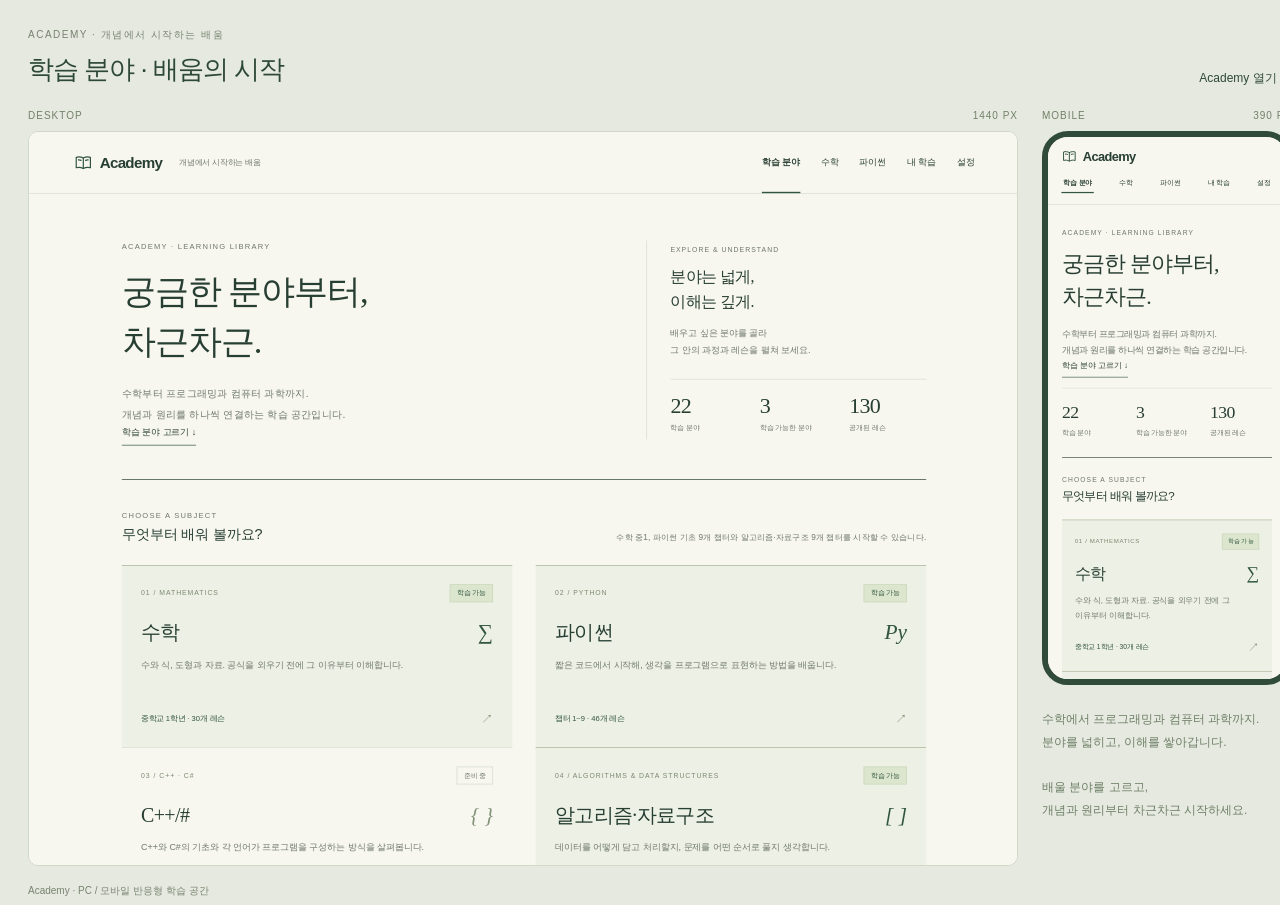
==== preview.html @ 4570ba54 "fix: show standard English algorithm names with Korean glosses" ====
<!doctype html><html lang="ko"><head><meta charset="utf-8"><meta name="viewport" content="width=device-width,initial-scale=1"><title>Academy · PC와 모바일 화면</title><style>*{box-sizing:border-box}body{margin:0;background:#e6e9e0;font-family:Arial,'Noto Sans KR',sans-serif;color:#2d4936}.board{width:1320px;padding:24px 28px;height:905px}.top{display:flex;justify-content:space-between;align-items:end;margin-bottom:23px}.top small{font-size:10px;letter-spacing:1.5px;color:#778470}.top h1{font-size:26px;font-weight:500;letter-spacing:-1px;margin:10px 0 0}.top a{font-size:12px;color:inherit;text-decoration:none}.screens{display:flex;gap:24px}.label{font-size:10px;letter-spacing:1px;display:flex;justify-content:space-between;color:#718268;margin-bottom:10px}.desktop{width:990px;height:735px;overflow:hidden;border:1px solid #d1d9c9;border-radius:10px;background:#f7f6ef}.desktop iframe{width:1440px;height:1070px;border:0;transform:scale(.6875);transform-origin:top left}.mobile{width:250px;height:554px;border:6px solid #304b39;overflow:hidden;border-radius:26px;background:#f7f6ef}.mobile iframe{width:390px;height:888px;border:0;transform:scale(.6102564);transform-origin:top left}.note{font-size:12px;line-height:1.9;width:250px;color:#6e8067;margin-top:23px}.caption{font-size:10px;color:#778470;padding-top:18px}</style><script src="subjects.js?v=0.1.0-algorithms-ch06-ch09-1"></script><script src="python-content.js?v=0.1.0-python-ch07-ch09-1"></script><script src="algorithms-content.js?v=0.1.0-algorithms-names-1"></script></head><body><main class="board"><div class="top"><div><small>ACADEMY · 개념에서 시작하는 배움</small><h1 id="title">학습 분야 · 배움의 시작</h1></div><a href="index.html" id="open-page">Academy 열기 ↗</a></div><div class="screens"><div><div class="label"><span>DESKTOP</span><span>1440 PX</span></div><div class="desktop"><iframe id="desktop" title="PC 화면"></iframe></div></div><div><div class="label"><span>MOBILE</span><span>390 PX</span></div><div class="mobile"><iframe id="mobile" title="모바일 화면"></iframe></div><p class="note" id="preview-note">수학에서 프로그래밍과 컴퓨터 과학까지.<br>분야를 넓히고, 이해를 쌓아갑니다.<br><br>배울 분야를 고르고,<br>개념과 원리부터 차근차근 시작하세요.</p></div></div><div class="caption">Academy · PC / 모바일 반응형 학습 공간</div></main><script>
const q = new URLSearchParams(location.search);
const lessonId = q.get('lesson');
const page = q.get('page') || 'home';
const subject = q.get('subject');
const validSlug = value => typeof value === 'string' && /^[a-z][a-z0-9-]*$/.test(value);
const subjects = Object.fromEntries(window.ACADEMY_SUBJECTS.map(subject => [subject.id, subject.title]));
const pyCourses = window.PYTHON_COURSES;
const pyCourse = pyCourses.find(course => course.lessons.some(lesson => lesson.id === lessonId)) || pyCourses.find(course => course.slug === q.get('chapter')) || pyCourses[0];
const pyPath = '/python/' + pyCourse.slug;
const algoCourses = window.ALGORITHMS_COURSES;
const algoCourse = algoCourses.find(course => course.lessons.some(lesson => lesson.id === lessonId)) || algoCourses.find(course => course.slug === q.get('chapter')) || algoCourses[0];
const algoPath = '/algorithms/' + algoCourse.slug;
const paths = {'algorithms-chapter':algoPath,'algorithms-review':algoPath+'/review','python-chapter':pyPath,'python-review':pyPath+'/review',home:'/',math:'/subjects/math',chapter:'/math/middle-1',review:'/math/middle-1/review',progress:'/progress'};
const titles = {'algorithms-chapter':'알고리즘·자료구조 · 챕터 '+algoCourse.number+' 목차','algorithms-review':'알고리즘·자료구조 · 챕터 '+algoCourse.number+' 복습','python-chapter':'파이썬 · 챕터 '+pyCourse.number+' 목차','python-review':'파이썬 · 챕터 '+pyCourse.number+' 복습',home:'학습 분야 · 배움의 시작',math:'수학 · 개념으로 이어지는 교과서',chapter:'중학 1학년 · 전체 목차',review:'수학 챕터 복습 · 개념을 다시 연결하기',progress:'내 학습 · 이해를 쌓는 기록'};
let route = paths[page] || '/';
let title = titles[page] || 'Academy · 학습 분야';
if (validSlug(lessonId)) {
  route = (lessonId.startsWith('algorithms-') ? algoPath+'/lesson/' : lessonId.startsWith('python-') ? pyPath+'/lesson/' : '/math/middle-1/lesson/') + lessonId;
  title = lessonId.startsWith('algorithms-') ? '알고리즘·자료구조 · '+algoCourse.title : lessonId.startsWith('python-') ? '파이썬 챕터 '+pyCourse.number+' · '+pyCourse.title : '수학 개념 레슨 · 이유부터 이해하기';
} else if (validSlug(subject)) {
  route = '/subjects/' + subject;
  title = (subjects[subject] || subject) + ' · 학습 분야';
} else if (Object.hasOwn(subjects,page)) {
  route = '/subjects/' + page;
  title = subjects[page] + ' · 학습 분야';
}
for (const frame of document.querySelectorAll('iframe')) frame.src = 'index.html#' + route;
document.querySelector('#title').textContent = title;
document.querySelector('#open-page').href = 'index.html#' + route;
if (route.startsWith('/math/') || route === '/subjects/math') {
  document.querySelector('#preview-note').innerHTML = '수학 · 중학 1학년 전체를 한 챕터로.<br>8개 단원 · 30개 레슨<br>레슨별 예제 5개 · 챕터 복습 10개<br><br>원리를 읽고, 그림으로 이해하고,<br>간단한 문제로 확인합니다.';
}
if(route.startsWith('/python/'))document.querySelector('#preview-note').textContent=pyCourse.title+' · '+pyCourse.lessons.length+'개 레슨 · 예제 '+pyCourse.lessons.reduce((sum, lesson)=>sum+lesson.examples.length,0)+'개 · 복습 '+pyCourse.review.length+'개. 코드와 예상 출력을 읽고, 작은 원리부터 이해합니다.';
if(route==='/subjects/python')document.querySelector('#preview-note').textContent='파이썬 기초 · '+pyCourses.length+'개 챕터 · '+pyCourses.reduce((sum, course)=>sum+course.lessons.length,0)+'개 레슨. 코드를 직접 작성하고 실행하며 원리를 이해합니다.';
if(route.startsWith('/algorithms/'))document.querySelector('#preview-note').textContent=algoCourse.title+' · '+algoCourse.lessons.length+'개 레슨 · 예제 '+algoCourse.lessons.reduce((sum, lesson)=>sum+lesson.examples.length,0)+'개 · 복습 '+algoCourse.review.length+'개. '+algoCourse.description;
if(route==='/subjects/algorithms')document.querySelector('#preview-note').textContent='알고리즘·자료구조 · '+algoCourses.length+'개 챕터 · '+algoCourses.reduce((sum, course)=>sum+course.lessons.length,0)+'개 레슨. 명세와 비용, 자료구조·트리·그래프·문제 해결 전략을 실제 데이터 처리로 연결합니다.';
</script></body></html>
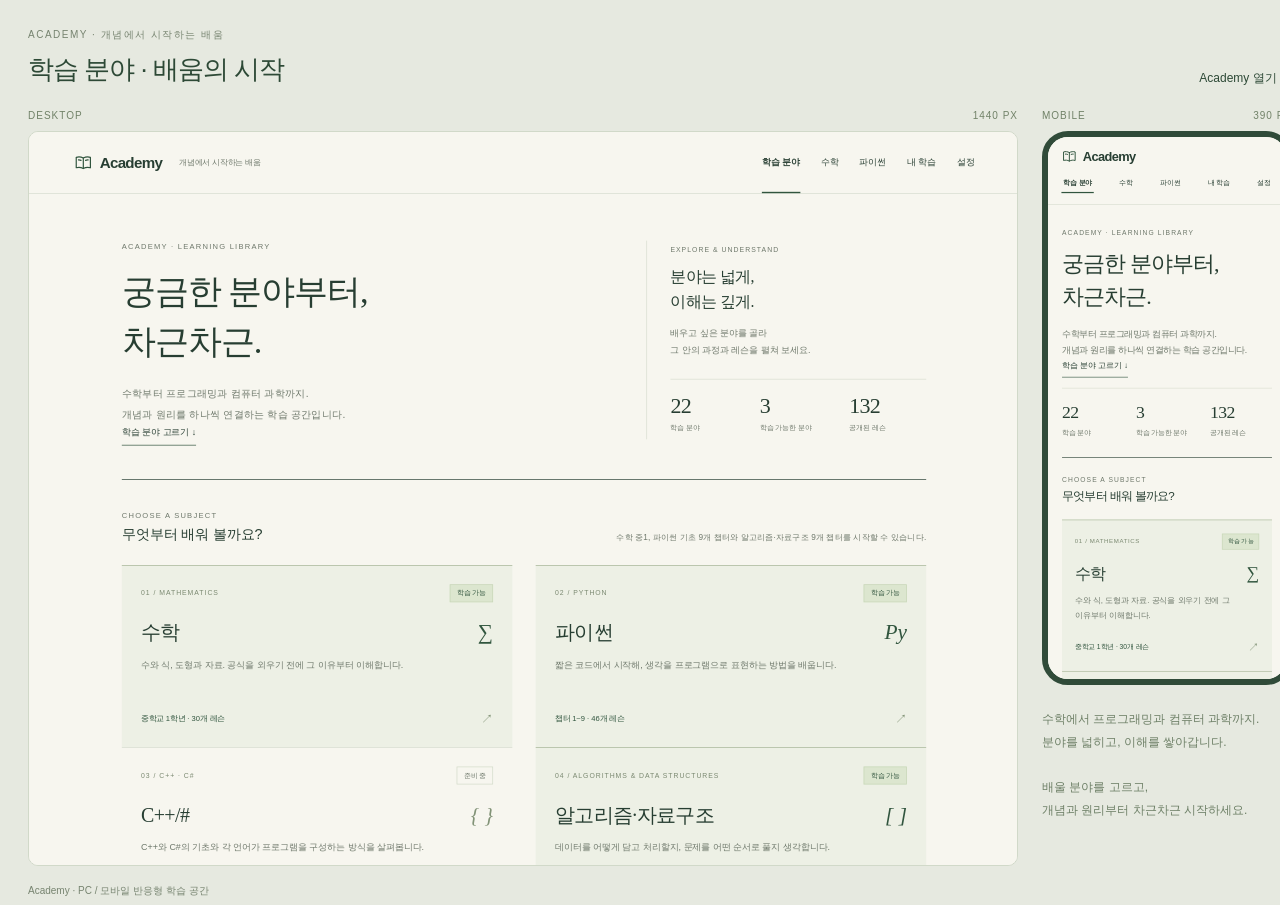
==== commit 18a0f99a: "feat: add gradual algorithm practice and state-model lessons" ====
--- a/preview.html
+++ b/preview.html
@@ -1,4 +1,4 @@
-<!doctype html><html lang="ko"><head><meta charset="utf-8"><meta name="viewport" content="width=device-width,initial-scale=1"><title>Academy · PC와 모바일 화면</title><style>*{box-sizing:border-box}body{margin:0;background:#e6e9e0;font-family:Arial,'Noto Sans KR',sans-serif;color:#2d4936}.board{width:1320px;padding:24px 28px;height:905px}.top{display:flex;justify-content:space-between;align-items:end;margin-bottom:23px}.top small{font-size:10px;letter-spacing:1.5px;color:#778470}.top h1{font-size:26px;font-weight:500;letter-spacing:-1px;margin:10px 0 0}.top a{font-size:12px;color:inherit;text-decoration:none}.screens{display:flex;gap:24px}.label{font-size:10px;letter-spacing:1px;display:flex;justify-content:space-between;color:#718268;margin-bottom:10px}.desktop{width:990px;height:735px;overflow:hidden;border:1px solid #d1d9c9;border-radius:10px;background:#f7f6ef}.desktop iframe{width:1440px;height:1070px;border:0;transform:scale(.6875);transform-origin:top left}.mobile{width:250px;height:554px;border:6px solid #304b39;overflow:hidden;border-radius:26px;background:#f7f6ef}.mobile iframe{width:390px;height:888px;border:0;transform:scale(.6102564);transform-origin:top left}.note{font-size:12px;line-height:1.9;width:250px;color:#6e8067;margin-top:23px}.caption{font-size:10px;color:#778470;padding-top:18px}</style><script src="subjects.js?v=0.1.0-algorithms-ch06-ch09-1"></script><script src="python-content.js?v=0.1.0-python-ch07-ch09-1"></script><script src="algorithms-content.js?v=0.1.0-algorithms-names-1"></script></head><body><main class="board"><div class="top"><div><small>ACADEMY · 개념에서 시작하는 배움</small><h1 id="title">학습 분야 · 배움의 시작</h1></div><a href="index.html" id="open-page">Academy 열기 ↗</a></div><div class="screens"><div><div class="label"><span>DESKTOP</span><span>1440 PX</span></div><div class="desktop"><iframe id="desktop" title="PC 화면"></iframe></div></div><div><div class="label"><span>MOBILE</span><span>390 PX</span></div><div class="mobile"><iframe id="mobile" title="모바일 화면"></iframe></div><p class="note" id="preview-note">수학에서 프로그래밍과 컴퓨터 과학까지.<br>분야를 넓히고, 이해를 쌓아갑니다.<br><br>배울 분야를 고르고,<br>개념과 원리부터 차근차근 시작하세요.</p></div></div><div class="caption">Academy · PC / 모바일 반응형 학습 공간</div></main><script>
+<!doctype html><html lang="ko"><head><meta charset="utf-8"><meta name="viewport" content="width=device-width,initial-scale=1"><title>Academy · PC와 모바일 화면</title><style>*{box-sizing:border-box}body{margin:0;background:#e6e9e0;font-family:Arial,'Noto Sans KR',sans-serif;color:#2d4936}.board{width:1320px;padding:24px 28px;height:905px}.top{display:flex;justify-content:space-between;align-items:end;margin-bottom:23px}.top small{font-size:10px;letter-spacing:1.5px;color:#778470}.top h1{font-size:26px;font-weight:500;letter-spacing:-1px;margin:10px 0 0}.top a{font-size:12px;color:inherit;text-decoration:none}.screens{display:flex;gap:24px}.label{font-size:10px;letter-spacing:1px;display:flex;justify-content:space-between;color:#718268;margin-bottom:10px}.desktop{width:990px;height:735px;overflow:hidden;border:1px solid #d1d9c9;border-radius:10px;background:#f7f6ef}.desktop iframe{width:1440px;height:1070px;border:0;transform:scale(.6875);transform-origin:top left}.mobile{width:250px;height:554px;border:6px solid #304b39;overflow:hidden;border-radius:26px;background:#f7f6ef}.mobile iframe{width:390px;height:888px;border:0;transform:scale(.6102564);transform-origin:top left}.note{font-size:12px;line-height:1.9;width:250px;color:#6e8067;margin-top:23px}.caption{font-size:10px;color:#778470;padding-top:18px}</style><script src="subjects.js?v=0.1.0-algorithms-progression-1"></script><script src="python-content.js?v=0.1.0-python-ch07-ch09-1"></script><script src="algorithms-content.js?v=0.1.0-algorithms-progression-1"></script></head><body><main class="board"><div class="top"><div><small>ACADEMY · 개념에서 시작하는 배움</small><h1 id="title">학습 분야 · 배움의 시작</h1></div><a href="index.html" id="open-page">Academy 열기 ↗</a></div><div class="screens"><div><div class="label"><span>DESKTOP</span><span>1440 PX</span></div><div class="desktop"><iframe id="desktop" title="PC 화면"></iframe></div></div><div><div class="label"><span>MOBILE</span><span>390 PX</span></div><div class="mobile"><iframe id="mobile" title="모바일 화면"></iframe></div><p class="note" id="preview-note">수학에서 프로그래밍과 컴퓨터 과학까지.<br>분야를 넓히고, 이해를 쌓아갑니다.<br><br>배울 분야를 고르고,<br>개념과 원리부터 차근차근 시작하세요.</p></div></div><div class="caption">Academy · PC / 모바일 반응형 학습 공간</div></main><script>
 const q = new URLSearchParams(location.search);
 const lessonId = q.get('lesson');
 const page = q.get('page') || 'home';
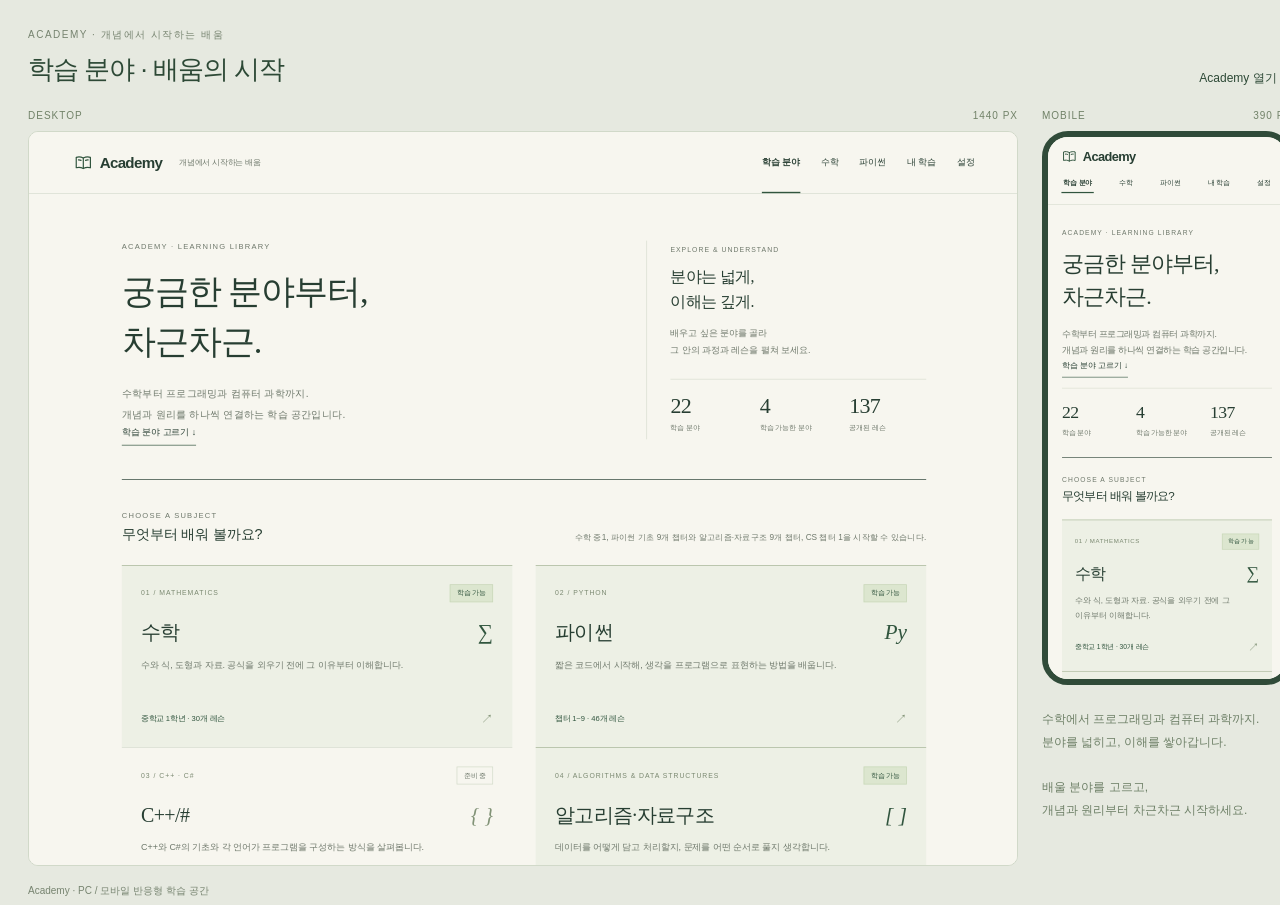
==== commit 14cafd79: "Add CS chapter 1 lessons and reading progress" ====
--- a/preview.html
+++ b/preview.html
@@ -1,4 +1,4 @@
-<!doctype html><html lang="ko"><head><meta charset="utf-8"><meta name="viewport" content="width=device-width,initial-scale=1"><title>Academy · PC와 모바일 화면</title><style>*{box-sizing:border-box}body{margin:0;background:#e6e9e0;font-family:Arial,'Noto Sans KR',sans-serif;color:#2d4936}.board{width:1320px;padding:24px 28px;height:905px}.top{display:flex;justify-content:space-between;align-items:end;margin-bottom:23px}.top small{font-size:10px;letter-spacing:1.5px;color:#778470}.top h1{font-size:26px;font-weight:500;letter-spacing:-1px;margin:10px 0 0}.top a{font-size:12px;color:inherit;text-decoration:none}.screens{display:flex;gap:24px}.label{font-size:10px;letter-spacing:1px;display:flex;justify-content:space-between;color:#718268;margin-bottom:10px}.desktop{width:990px;height:735px;overflow:hidden;border:1px solid #d1d9c9;border-radius:10px;background:#f7f6ef}.desktop iframe{width:1440px;height:1070px;border:0;transform:scale(.6875);transform-origin:top left}.mobile{width:250px;height:554px;border:6px solid #304b39;overflow:hidden;border-radius:26px;background:#f7f6ef}.mobile iframe{width:390px;height:888px;border:0;transform:scale(.6102564);transform-origin:top left}.note{font-size:12px;line-height:1.9;width:250px;color:#6e8067;margin-top:23px}.caption{font-size:10px;color:#778470;padding-top:18px}</style><script src="subjects.js?v=0.1.0-algorithms-progression-1"></script><script src="python-content.js?v=0.1.0-python-ch07-ch09-1"></script><script src="algorithms-content.js?v=0.1.0-algorithms-progression-1"></script></head><body><main class="board"><div class="top"><div><small>ACADEMY · 개념에서 시작하는 배움</small><h1 id="title">학습 분야 · 배움의 시작</h1></div><a href="index.html" id="open-page">Academy 열기 ↗</a></div><div class="screens"><div><div class="label"><span>DESKTOP</span><span>1440 PX</span></div><div class="desktop"><iframe id="desktop" title="PC 화면"></iframe></div></div><div><div class="label"><span>MOBILE</span><span>390 PX</span></div><div class="mobile"><iframe id="mobile" title="모바일 화면"></iframe></div><p class="note" id="preview-note">수학에서 프로그래밍과 컴퓨터 과학까지.<br>분야를 넓히고, 이해를 쌓아갑니다.<br><br>배울 분야를 고르고,<br>개념과 원리부터 차근차근 시작하세요.</p></div></div><div class="caption">Academy · PC / 모바일 반응형 학습 공간</div></main><script>
+<!doctype html><html lang="ko"><head><meta charset="utf-8"><meta name="viewport" content="width=device-width,initial-scale=1"><title>Academy · PC와 모바일 화면</title><style>*{box-sizing:border-box}body{margin:0;background:#e6e9e0;font-family:Arial,'Noto Sans KR',sans-serif;color:#2d4936}.board{width:1320px;padding:24px 28px;height:905px}.top{display:flex;justify-content:space-between;align-items:end;margin-bottom:23px}.top small{font-size:10px;letter-spacing:1.5px;color:#778470}.top h1{font-size:26px;font-weight:500;letter-spacing:-1px;margin:10px 0 0}.top a{font-size:12px;color:inherit;text-decoration:none}.screens{display:flex;gap:24px}.label{font-size:10px;letter-spacing:1px;display:flex;justify-content:space-between;color:#718268;margin-bottom:10px}.desktop{width:990px;height:735px;overflow:hidden;border:1px solid #d1d9c9;border-radius:10px;background:#f7f6ef}.desktop iframe{width:1440px;height:1070px;border:0;transform:scale(.6875);transform-origin:top left}.mobile{width:250px;height:554px;border:6px solid #304b39;overflow:hidden;border-radius:26px;background:#f7f6ef}.mobile iframe{width:390px;height:888px;border:0;transform:scale(.6102564);transform-origin:top left}.note{font-size:12px;line-height:1.9;width:250px;color:#6e8067;margin-top:23px}.caption{font-size:10px;color:#778470;padding-top:18px}</style><script src="subjects.js?v=0.1.0-cs-ch01-1"></script><script src="python-content.js?v=0.1.0-python-ch07-ch09-1"></script><script src="algorithms-content.js?v=0.1.0-algorithms-progression-1"></script><script src="cs-content.js?v=0.1.0-cs-ch01-1"></script></head><body><main class="board"><div class="top"><div><small>ACADEMY · 개념에서 시작하는 배움</small><h1 id="title">학습 분야 · 배움의 시작</h1></div><a href="index.html" id="open-page">Academy 열기 ↗</a></div><div class="screens"><div><div class="label"><span>DESKTOP</span><span>1440 PX</span></div><div class="desktop"><iframe id="desktop" title="PC 화면"></iframe></div></div><div><div class="label"><span>MOBILE</span><span>390 PX</span></div><div class="mobile"><iframe id="mobile" title="모바일 화면"></iframe></div><p class="note" id="preview-note">수학에서 프로그래밍과 컴퓨터 과학까지.<br>분야를 넓히고, 이해를 쌓아갑니다.<br><br>배울 분야를 고르고,<br>개념과 원리부터 차근차근 시작하세요.</p></div></div><div class="caption">Academy · PC / 모바일 반응형 학습 공간</div></main><script>
 const q = new URLSearchParams(location.search);
 const lessonId = q.get('lesson');
 const page = q.get('page') || 'home';
@@ -11,13 +11,16 @@
 const algoCourses = window.ALGORITHMS_COURSES;
 const algoCourse = algoCourses.find(course => course.lessons.some(lesson => lesson.id === lessonId)) || algoCourses.find(course => course.slug === q.get('chapter')) || algoCourses[0];
 const algoPath = '/algorithms/' + algoCourse.slug;
-const paths = {'algorithms-chapter':algoPath,'algorithms-review':algoPath+'/review','python-chapter':pyPath,'python-review':pyPath+'/review',home:'/',math:'/subjects/math',chapter:'/math/middle-1',review:'/math/middle-1/review',progress:'/progress'};
-const titles = {'algorithms-chapter':'알고리즘·자료구조 · 챕터 '+algoCourse.number+' 목차','algorithms-review':'알고리즘·자료구조 · 챕터 '+algoCourse.number+' 복습','python-chapter':'파이썬 · 챕터 '+pyCourse.number+' 목차','python-review':'파이썬 · 챕터 '+pyCourse.number+' 복습',home:'학습 분야 · 배움의 시작',math:'수학 · 개념으로 이어지는 교과서',chapter:'중학 1학년 · 전체 목차',review:'수학 챕터 복습 · 개념을 다시 연결하기',progress:'내 학습 · 이해를 쌓는 기록'};
+const csCourses = window.CS_COURSES;
+const csCourse = csCourses.find(course => course.lessons.some(lesson => lesson.id === lessonId)) || csCourses.find(course => course.slug === q.get('chapter')) || csCourses[0];
+const csPath = '/cs/' + csCourse.slug;
+const paths = {'cs-chapter':csPath,'cs-review':csPath+'/review','algorithms-chapter':algoPath,'algorithms-review':algoPath+'/review','python-chapter':pyPath,'python-review':pyPath+'/review',home:'/',math:'/subjects/math',chapter:'/math/middle-1',review:'/math/middle-1/review',progress:'/progress'};
+const titles = {'cs-chapter':'CS · 챕터 '+csCourse.number+' 목차','cs-review':'CS · 챕터 '+csCourse.number+' 복습','algorithms-chapter':'알고리즘·자료구조 · 챕터 '+algoCourse.number+' 목차','algorithms-review':'알고리즘·자료구조 · 챕터 '+algoCourse.number+' 복습','python-chapter':'파이썬 · 챕터 '+pyCourse.number+' 목차','python-review':'파이썬 · 챕터 '+pyCourse.number+' 복습',home:'학습 분야 · 배움의 시작',math:'수학 · 개념으로 이어지는 교과서',chapter:'중학 1학년 · 전체 목차',review:'수학 챕터 복습 · 개념을 다시 연결하기',progress:'내 학습 · 이해를 쌓는 기록'};
 let route = paths[page] || '/';
 let title = titles[page] || 'Academy · 학습 분야';
 if (validSlug(lessonId)) {
-  route = (lessonId.startsWith('algorithms-') ? algoPath+'/lesson/' : lessonId.startsWith('python-') ? pyPath+'/lesson/' : '/math/middle-1/lesson/') + lessonId;
-  title = lessonId.startsWith('algorithms-') ? '알고리즘·자료구조 · '+algoCourse.title : lessonId.startsWith('python-') ? '파이썬 챕터 '+pyCourse.number+' · '+pyCourse.title : '수학 개념 레슨 · 이유부터 이해하기';
+  route = (lessonId.startsWith('cs-') ? csPath+'/lesson/' : lessonId.startsWith('algorithms-') ? algoPath+'/lesson/' : lessonId.startsWith('python-') ? pyPath+'/lesson/' : '/math/middle-1/lesson/') + lessonId;
+  title = lessonId.startsWith('cs-') ? 'CS · '+csCourse.title : lessonId.startsWith('algorithms-') ? '알고리즘·자료구조 · '+algoCourse.title : lessonId.startsWith('python-') ? '파이썬 챕터 '+pyCourse.number+' · '+pyCourse.title : '수학 개념 레슨 · 이유부터 이해하기';
 } else if (validSlug(subject)) {
   route = '/subjects/' + subject;
   title = (subjects[subject] || subject) + ' · 학습 분야';
@@ -35,4 +38,5 @@
 if(route==='/subjects/python')document.querySelector('#preview-note').textContent='파이썬 기초 · '+pyCourses.length+'개 챕터 · '+pyCourses.reduce((sum, course)=>sum+course.lessons.length,0)+'개 레슨. 코드를 직접 작성하고 실행하며 원리를 이해합니다.';
 if(route.startsWith('/algorithms/'))document.querySelector('#preview-note').textContent=algoCourse.title+' · '+algoCourse.lessons.length+'개 레슨 · 예제 '+algoCourse.lessons.reduce((sum, lesson)=>sum+lesson.examples.length,0)+'개 · 복습 '+algoCourse.review.length+'개. '+algoCourse.description;
 if(route==='/subjects/algorithms')document.querySelector('#preview-note').textContent='알고리즘·자료구조 · '+algoCourses.length+'개 챕터 · '+algoCourses.reduce((sum, course)=>sum+course.lessons.length,0)+'개 레슨. 명세와 비용, 자료구조·트리·그래프·문제 해결 전략을 실제 데이터 처리로 연결합니다.';
+if(route.startsWith('/cs/') || route==='/subjects/cs')document.querySelector('#preview-note').textContent='CS · '+csCourse.title+' · '+csCourse.lessons.length+'개 레슨 · 예제 25개 · 복습 10개. 입력과 처리, 계층의 역할과 상태 변화를 작은 예로 연결합니다.';
 </script></body></html>
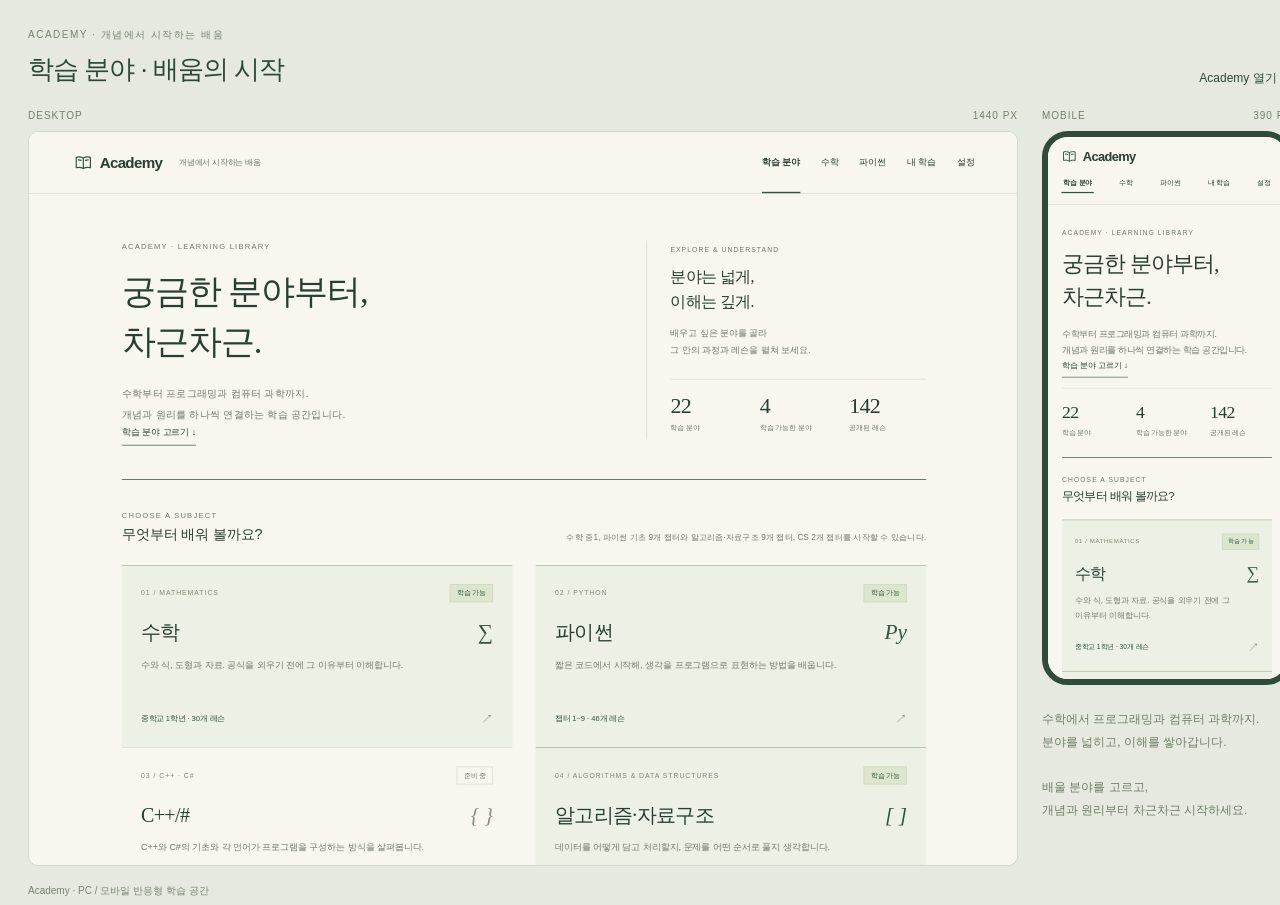
==== commit e4f96ab1: "Add CS chapter 2 with visual explanations and explicit practice guidance" ====
--- a/preview.html
+++ b/preview.html
@@ -1,4 +1,4 @@
-<!doctype html><html lang="ko"><head><meta charset="utf-8"><meta name="viewport" content="width=device-width,initial-scale=1"><title>Academy · PC와 모바일 화면</title><style>*{box-sizing:border-box}body{margin:0;background:#e6e9e0;font-family:Arial,'Noto Sans KR',sans-serif;color:#2d4936}.board{width:1320px;padding:24px 28px;height:905px}.top{display:flex;justify-content:space-between;align-items:end;margin-bottom:23px}.top small{font-size:10px;letter-spacing:1.5px;color:#778470}.top h1{font-size:26px;font-weight:500;letter-spacing:-1px;margin:10px 0 0}.top a{font-size:12px;color:inherit;text-decoration:none}.screens{display:flex;gap:24px}.label{font-size:10px;letter-spacing:1px;display:flex;justify-content:space-between;color:#718268;margin-bottom:10px}.desktop{width:990px;height:735px;overflow:hidden;border:1px solid #d1d9c9;border-radius:10px;background:#f7f6ef}.desktop iframe{width:1440px;height:1070px;border:0;transform:scale(.6875);transform-origin:top left}.mobile{width:250px;height:554px;border:6px solid #304b39;overflow:hidden;border-radius:26px;background:#f7f6ef}.mobile iframe{width:390px;height:888px;border:0;transform:scale(.6102564);transform-origin:top left}.note{font-size:12px;line-height:1.9;width:250px;color:#6e8067;margin-top:23px}.caption{font-size:10px;color:#778470;padding-top:18px}</style><script src="subjects.js?v=0.1.0-cs-ch01-1"></script><script src="python-content.js?v=0.1.0-python-ch07-ch09-1"></script><script src="algorithms-content.js?v=0.1.0-algorithms-progression-1"></script><script src="cs-content.js?v=0.1.0-cs-ch01-1"></script></head><body><main class="board"><div class="top"><div><small>ACADEMY · 개념에서 시작하는 배움</small><h1 id="title">학습 분야 · 배움의 시작</h1></div><a href="index.html" id="open-page">Academy 열기 ↗</a></div><div class="screens"><div><div class="label"><span>DESKTOP</span><span>1440 PX</span></div><div class="desktop"><iframe id="desktop" title="PC 화면"></iframe></div></div><div><div class="label"><span>MOBILE</span><span>390 PX</span></div><div class="mobile"><iframe id="mobile" title="모바일 화면"></iframe></div><p class="note" id="preview-note">수학에서 프로그래밍과 컴퓨터 과학까지.<br>분야를 넓히고, 이해를 쌓아갑니다.<br><br>배울 분야를 고르고,<br>개념과 원리부터 차근차근 시작하세요.</p></div></div><div class="caption">Academy · PC / 모바일 반응형 학습 공간</div></main><script>
+<!doctype html><html lang="ko"><head><meta charset="utf-8"><meta name="viewport" content="width=device-width,initial-scale=1"><title>Academy · PC와 모바일 화면</title><style>*{box-sizing:border-box}body{margin:0;background:#e6e9e0;font-family:Arial,'Noto Sans KR',sans-serif;color:#2d4936}.board{width:1320px;padding:24px 28px;height:905px}.top{display:flex;justify-content:space-between;align-items:end;margin-bottom:23px}.top small{font-size:10px;letter-spacing:1.5px;color:#778470}.top h1{font-size:26px;font-weight:500;letter-spacing:-1px;margin:10px 0 0}.top a{font-size:12px;color:inherit;text-decoration:none}.screens{display:flex;gap:24px}.label{font-size:10px;letter-spacing:1px;display:flex;justify-content:space-between;color:#718268;margin-bottom:10px}.desktop{width:990px;height:735px;overflow:hidden;border:1px solid #d1d9c9;border-radius:10px;background:#f7f6ef}.desktop iframe{width:1440px;height:1070px;border:0;transform:scale(.6875);transform-origin:top left}.mobile{width:250px;height:554px;border:6px solid #304b39;overflow:hidden;border-radius:26px;background:#f7f6ef}.mobile iframe{width:390px;height:888px;border:0;transform:scale(.6102564);transform-origin:top left}.note{font-size:12px;line-height:1.9;width:250px;color:#6e8067;margin-top:23px}.caption{font-size:10px;color:#778470;padding-top:18px}</style><script src="subjects.js?v=0.1.0-cs-ch02-1"></script><script src="python-content.js?v=0.1.0-python-ch07-ch09-1"></script><script src="algorithms-content.js?v=0.1.0-algorithms-progression-1"></script><script src="cs-content.js?v=0.1.0-cs-ch02-1"></script></head><body><main class="board"><div class="top"><div><small>ACADEMY · 개념에서 시작하는 배움</small><h1 id="title">학습 분야 · 배움의 시작</h1></div><a href="index.html" id="open-page">Academy 열기 ↗</a></div><div class="screens"><div><div class="label"><span>DESKTOP</span><span>1440 PX</span></div><div class="desktop"><iframe id="desktop" title="PC 화면"></iframe></div></div><div><div class="label"><span>MOBILE</span><span>390 PX</span></div><div class="mobile"><iframe id="mobile" title="모바일 화면"></iframe></div><p class="note" id="preview-note">수학에서 프로그래밍과 컴퓨터 과학까지.<br>분야를 넓히고, 이해를 쌓아갑니다.<br><br>배울 분야를 고르고,<br>개념과 원리부터 차근차근 시작하세요.</p></div></div><div class="caption">Academy · PC / 모바일 반응형 학습 공간</div></main><script>
 const q = new URLSearchParams(location.search);
 const lessonId = q.get('lesson');
 const page = q.get('page') || 'home';
@@ -38,5 +38,6 @@
 if(route==='/subjects/python')document.querySelector('#preview-note').textContent='파이썬 기초 · '+pyCourses.length+'개 챕터 · '+pyCourses.reduce((sum, course)=>sum+course.lessons.length,0)+'개 레슨. 코드를 직접 작성하고 실행하며 원리를 이해합니다.';
 if(route.startsWith('/algorithms/'))document.querySelector('#preview-note').textContent=algoCourse.title+' · '+algoCourse.lessons.length+'개 레슨 · 예제 '+algoCourse.lessons.reduce((sum, lesson)=>sum+lesson.examples.length,0)+'개 · 복습 '+algoCourse.review.length+'개. '+algoCourse.description;
 if(route==='/subjects/algorithms')document.querySelector('#preview-note').textContent='알고리즘·자료구조 · '+algoCourses.length+'개 챕터 · '+algoCourses.reduce((sum, course)=>sum+course.lessons.length,0)+'개 레슨. 명세와 비용, 자료구조·트리·그래프·문제 해결 전략을 실제 데이터 처리로 연결합니다.';
-if(route.startsWith('/cs/') || route==='/subjects/cs')document.querySelector('#preview-note').textContent='CS · '+csCourse.title+' · '+csCourse.lessons.length+'개 레슨 · 예제 25개 · 복습 10개. 입력과 처리, 계층의 역할과 상태 변화를 작은 예로 연결합니다.';
+if(route.startsWith('/cs/'))document.querySelector('#preview-note').textContent='CS · '+csCourse.title+' · '+csCourse.lessons.length+'개 레슨 · 예제 '+csCourse.lessons.reduce((sum,lesson)=>sum+lesson.examples.length,0)+'개 · 복습 '+csCourse.review.length+'개. '+csCourse.description;
+if(route==='/subjects/cs')document.querySelector('#preview-note').textContent='CS · '+csCourses.length+'개 챕터 · '+csCourses.reduce((sum,course)=>sum+course.lessons.length,0)+'개 레슨. 컴퓨터의 역할과 비트·숫자·글자의 표현 원리를 연결합니다.';
 </script></body></html>
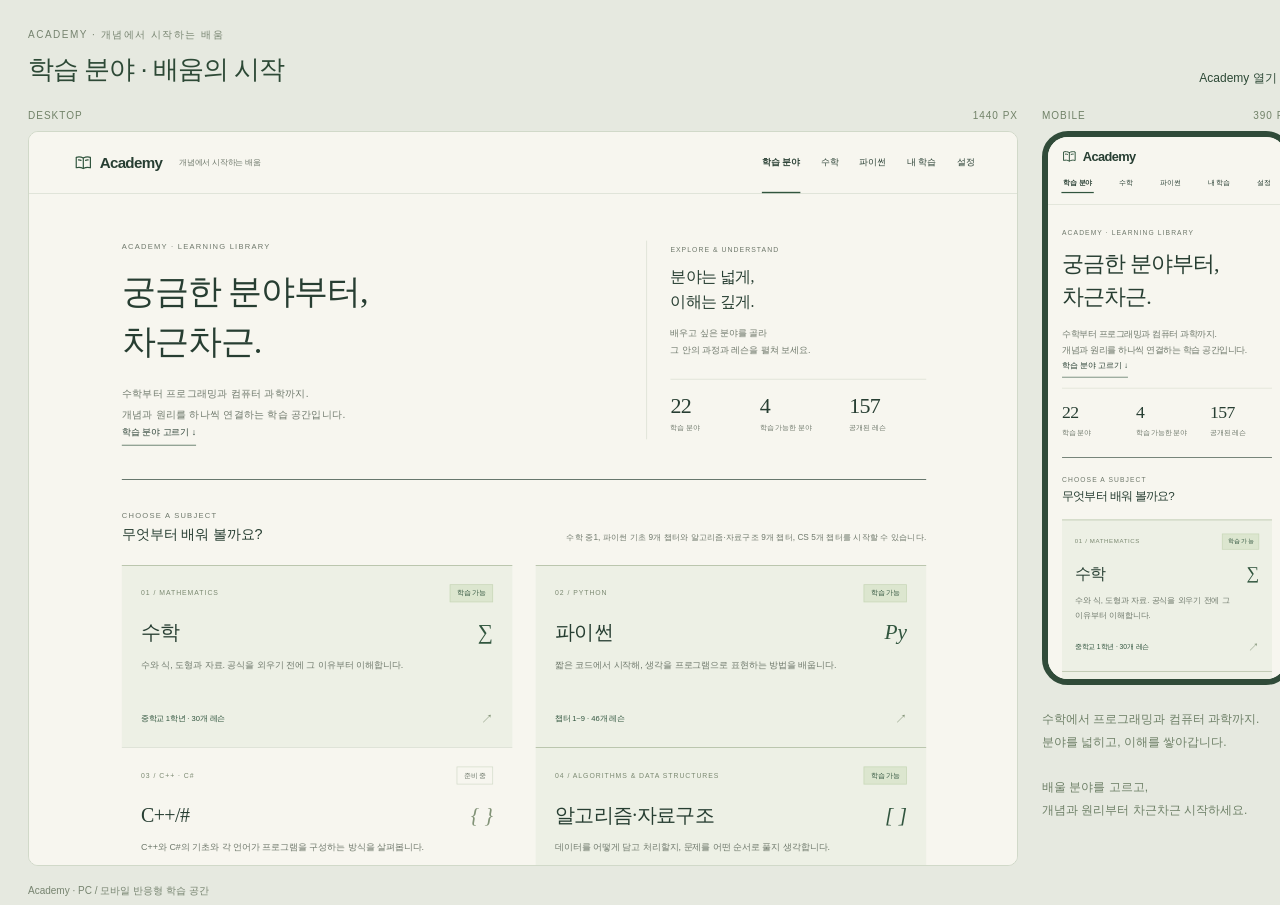
==== commit 8bb785ed: "Add guided CS chapters 3 through 5" ====
--- a/preview.html
+++ b/preview.html
@@ -1,4 +1,4 @@
-<!doctype html><html lang="ko"><head><meta charset="utf-8"><meta name="viewport" content="width=device-width,initial-scale=1"><title>Academy · PC와 모바일 화면</title><style>*{box-sizing:border-box}body{margin:0;background:#e6e9e0;font-family:Arial,'Noto Sans KR',sans-serif;color:#2d4936}.board{width:1320px;padding:24px 28px;height:905px}.top{display:flex;justify-content:space-between;align-items:end;margin-bottom:23px}.top small{font-size:10px;letter-spacing:1.5px;color:#778470}.top h1{font-size:26px;font-weight:500;letter-spacing:-1px;margin:10px 0 0}.top a{font-size:12px;color:inherit;text-decoration:none}.screens{display:flex;gap:24px}.label{font-size:10px;letter-spacing:1px;display:flex;justify-content:space-between;color:#718268;margin-bottom:10px}.desktop{width:990px;height:735px;overflow:hidden;border:1px solid #d1d9c9;border-radius:10px;background:#f7f6ef}.desktop iframe{width:1440px;height:1070px;border:0;transform:scale(.6875);transform-origin:top left}.mobile{width:250px;height:554px;border:6px solid #304b39;overflow:hidden;border-radius:26px;background:#f7f6ef}.mobile iframe{width:390px;height:888px;border:0;transform:scale(.6102564);transform-origin:top left}.note{font-size:12px;line-height:1.9;width:250px;color:#6e8067;margin-top:23px}.caption{font-size:10px;color:#778470;padding-top:18px}</style><script src="subjects.js?v=0.1.0-cs-ch02-1"></script><script src="python-content.js?v=0.1.0-python-ch07-ch09-1"></script><script src="algorithms-content.js?v=0.1.0-algorithms-progression-1"></script><script src="cs-content.js?v=0.1.0-cs-ch02-1"></script></head><body><main class="board"><div class="top"><div><small>ACADEMY · 개념에서 시작하는 배움</small><h1 id="title">학습 분야 · 배움의 시작</h1></div><a href="index.html" id="open-page">Academy 열기 ↗</a></div><div class="screens"><div><div class="label"><span>DESKTOP</span><span>1440 PX</span></div><div class="desktop"><iframe id="desktop" title="PC 화면"></iframe></div></div><div><div class="label"><span>MOBILE</span><span>390 PX</span></div><div class="mobile"><iframe id="mobile" title="모바일 화면"></iframe></div><p class="note" id="preview-note">수학에서 프로그래밍과 컴퓨터 과학까지.<br>분야를 넓히고, 이해를 쌓아갑니다.<br><br>배울 분야를 고르고,<br>개념과 원리부터 차근차근 시작하세요.</p></div></div><div class="caption">Academy · PC / 모바일 반응형 학습 공간</div></main><script>
+<!doctype html><html lang="ko"><head><meta charset="utf-8"><meta name="viewport" content="width=device-width,initial-scale=1"><title>Academy · PC와 모바일 화면</title><style>*{box-sizing:border-box}body{margin:0;background:#e6e9e0;font-family:Arial,'Noto Sans KR',sans-serif;color:#2d4936}.board{width:1320px;padding:24px 28px;height:905px}.top{display:flex;justify-content:space-between;align-items:end;margin-bottom:23px}.top small{font-size:10px;letter-spacing:1.5px;color:#778470}.top h1{font-size:26px;font-weight:500;letter-spacing:-1px;margin:10px 0 0}.top a{font-size:12px;color:inherit;text-decoration:none}.screens{display:flex;gap:24px}.label{font-size:10px;letter-spacing:1px;display:flex;justify-content:space-between;color:#718268;margin-bottom:10px}.desktop{width:990px;height:735px;overflow:hidden;border:1px solid #d1d9c9;border-radius:10px;background:#f7f6ef}.desktop iframe{width:1440px;height:1070px;border:0;transform:scale(.6875);transform-origin:top left}.mobile{width:250px;height:554px;border:6px solid #304b39;overflow:hidden;border-radius:26px;background:#f7f6ef}.mobile iframe{width:390px;height:888px;border:0;transform:scale(.6102564);transform-origin:top left}.note{font-size:12px;line-height:1.9;width:250px;color:#6e8067;margin-top:23px}.caption{font-size:10px;color:#778470;padding-top:18px}</style><script src="subjects.js?v=0.1.0-cs-ch05-1"></script><script src="python-content.js?v=0.1.0-python-ch07-ch09-1"></script><script src="algorithms-content.js?v=0.1.0-algorithms-progression-1"></script><script src="cs-content.js?v=0.1.0-cs-ch05-1"></script></head><body><main class="board"><div class="top"><div><small>ACADEMY · 개념에서 시작하는 배움</small><h1 id="title">학습 분야 · 배움의 시작</h1></div><a href="index.html" id="open-page">Academy 열기 ↗</a></div><div class="screens"><div><div class="label"><span>DESKTOP</span><span>1440 PX</span></div><div class="desktop"><iframe id="desktop" title="PC 화면"></iframe></div></div><div><div class="label"><span>MOBILE</span><span>390 PX</span></div><div class="mobile"><iframe id="mobile" title="모바일 화면"></iframe></div><p class="note" id="preview-note">수학에서 프로그래밍과 컴퓨터 과학까지.<br>분야를 넓히고, 이해를 쌓아갑니다.<br><br>배울 분야를 고르고,<br>개념과 원리부터 차근차근 시작하세요.</p></div></div><div class="caption">Academy · PC / 모바일 반응형 학습 공간</div></main><script>
 const q = new URLSearchParams(location.search);
 const lessonId = q.get('lesson');
 const page = q.get('page') || 'home';
@@ -39,5 +39,5 @@
 if(route.startsWith('/algorithms/'))document.querySelector('#preview-note').textContent=algoCourse.title+' · '+algoCourse.lessons.length+'개 레슨 · 예제 '+algoCourse.lessons.reduce((sum, lesson)=>sum+lesson.examples.length,0)+'개 · 복습 '+algoCourse.review.length+'개. '+algoCourse.description;
 if(route==='/subjects/algorithms')document.querySelector('#preview-note').textContent='알고리즘·자료구조 · '+algoCourses.length+'개 챕터 · '+algoCourses.reduce((sum, course)=>sum+course.lessons.length,0)+'개 레슨. 명세와 비용, 자료구조·트리·그래프·문제 해결 전략을 실제 데이터 처리로 연결합니다.';
 if(route.startsWith('/cs/'))document.querySelector('#preview-note').textContent='CS · '+csCourse.title+' · '+csCourse.lessons.length+'개 레슨 · 예제 '+csCourse.lessons.reduce((sum,lesson)=>sum+lesson.examples.length,0)+'개 · 복습 '+csCourse.review.length+'개. '+csCourse.description;
-if(route==='/subjects/cs')document.querySelector('#preview-note').textContent='CS · '+csCourses.length+'개 챕터 · '+csCourses.reduce((sum,course)=>sum+course.lessons.length,0)+'개 레슨. 컴퓨터의 역할과 비트·숫자·글자의 표현 원리를 연결합니다.';
+if(route==='/subjects/cs')document.querySelector('#preview-note').textContent='CS · '+csCourses.length+'개 챕터 · '+csCourses.reduce((sum,course)=>sum+course.lessons.length,0)+'개 레슨. 데이터 표현·명령 실행·자원 관리·네트워크의 원리를 연결합니다.';
 </script></body></html>
